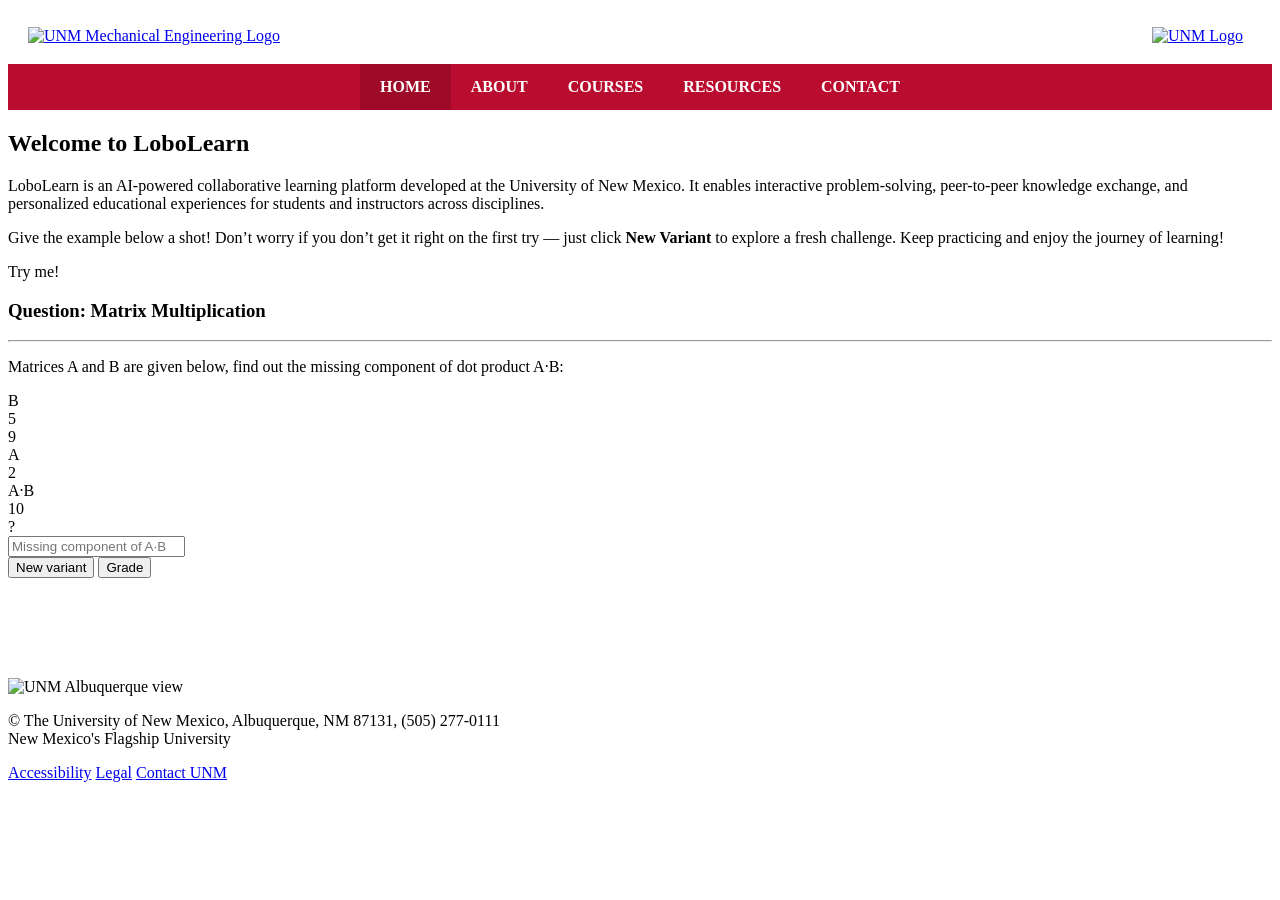
==== index.html @ 68162cd6 "updated logo" ====
<!DOCTYPE html>
<html lang="en">
  <head>
    <meta charset="UTF-8" />
    <meta name="viewport" content="width=device-width, initial-scale=1.0" />
    <title>LoboLearn</title>
    <meta
      name="description"
      content="An AI-powered platform for collaborative learning at UNM."
    />
    <link rel="icon" type="image/x-icon" href="unm_logo.ico" />
    <meta name="viewport" content="width=device-width, initial-scale=1.0" />
    <link rel="stylesheet" href="style.css" />
  </head>

  <body>
    <header>
      <div
            style="background-color: white; padding: 10px 20px; display: flex; justify-content: space-between; align-items: center;">
            <a href="index.html"><img src="logo_bold.png" alt="UNM Mechanical Engineering Logo" height="15"></a>
            <div class="unm-logo">
            <div style="display: flex; align-items: center;">
                <a target="_blank" href="https://www.unm.edu/"><img src="unm_logo_horizontal.png" alt="UNM Logo" height="28" style="padding: 9px;"></a>
            </div></div>
        </div>

      <nav
        style="
          background-color: #ba0c2f;
          display: flex;
          justify-content: center;
        "
      >
        <a
          href="index.html"
          style="
            color: white;
            padding: 14px 20px;
            text-decoration: none;
            font-weight: bold;
            background-color: rgba(0, 0, 0, 0.15);
          "
          >HOME</a
        >
        <a
          href="about.html"
          style="
            color: white;
            padding: 14px 20px;
            text-decoration: none;
            font-weight: bold;
          "
          >ABOUT</a
        >
        <a
          href="courses.html"
          style="
            color: white;
            padding: 14px 20px;
            text-decoration: none;
            font-weight: bold;
          "
          >COURSES</a
        >
        <a
          href="resources.html"
          style="
            color: white;
            padding: 14px 20px;
            text-decoration: none;
            font-weight: bold;
          "
          >RESOURCES</a
        >
        <a
          href="contact.html"
          style="
            color: white;
            padding: 14px 20px;
            text-decoration: none;
            font-weight: bold;
          "
          >CONTACT</a
        >
      </nav>
    </header>

    <main>
      <section class="intro">
        <h1 class="intro-title">
          Welcome to <span class="highlight">LoboLearn</span>
        </h1>
        <p class="intro-description">
          LoboLearn is an AI-powered collaborative learning platform developed
          at the University of New Mexico. It enables interactive
          problem-solving, peer-to-peer knowledge exchange, and personalized
          educational experiences for students and instructors across
          disciplines.
        </p>
        <p class="intro-description">
          Give the example below a shot! Don’t worry if you don’t get it right
          on the first try — just click
          <strong>New Variant</strong> to explore a fresh challenge. Keep
          practicing and enjoy the journey of learning!
        </p>
      </section>

      <section class="card" style="margin-top: 10px; margin-bottom: 100px">
        <div class="question-header">
          <span class="badge">Try me!</span>
          <h3>Question: Matrix Multiplication</h3>
        </div>
        <hr />
        <p class="question-desc">
          Matrices A and B are given below, find out the missing component of
          dot product A·B:
        </p>

        <!-- MATRIX LAYOUT SECTION -->
        <div class="matrix-outer">
          <!-- B matrix -->
          <div class="matrix-row">
            <div class="matrix-col-right">
              <div class="matrix-col">
                <span class="matrix-label">B</span>
                <div class="matrix-box">
                  <div class="matrix-cell" id="b0-value">5</div>
                  <div class="matrix-cell" id="b1-value">9</div>
                </div>
              </div>
            </div>
          </div>

          <!-- A and A·B matrices -->
          <!-- A and A·B matrices -->
          <div class="matrix-row">
            <!-- A -->
            <div class="matrix-col">
              <span class="matrix-label">A</span>
              <div class="matrix-box">
                <div class="matrix-cell" id="a-value">2</div>
              </div>
            </div>

            <!-- A·B -->
            <div class="matrix-col">
              <span class="matrix-label">A·B</span>
              <div class="matrix-box">
                <div class="matrix-cell" id="ab0-value">10</div>
                <div class="matrix-cell amber" id="ab1-value">?</div>
              </div>
            </div>
          </div>
        </div>

        <input
          id="answer-input"
          type="number"
          class="input-responsive"
          placeholder="Missing component of A·B"
        />
        <div id="result-text" class="result"></div>

        <div class="buttons">
          <button onclick="newVariant()">New variant</button>
          <button onclick="gradeAnswer()">Grade</button>
        </div>
      </section>
    </main>

    <footer>
      <div class="footer-top">
        <img src="footer-bg.jpg" height="150px" alt="UNM Albuquerque view" />
      </div>

      <div class="footer-bottom">
        <div class="footer-bottom-left">
          <p>
            © The University of New Mexico, Albuquerque, NM 87131, (505)
            277-0111<br />
            New Mexico's Flagship University
          </p>
        </div>
        <div class="footer-bottom-right">
          <a href="https://www.unm.edu/accessibility.html">Accessibility</a>
          <a href="https://www.unm.edu/legal.html">Legal</a>
          <a href="https://www.unm.edu/contactunm.html">Contact UNM</a>
        </div>
      </div>
    </footer>

    <script src="script.js"></script>
  </body>
</html>
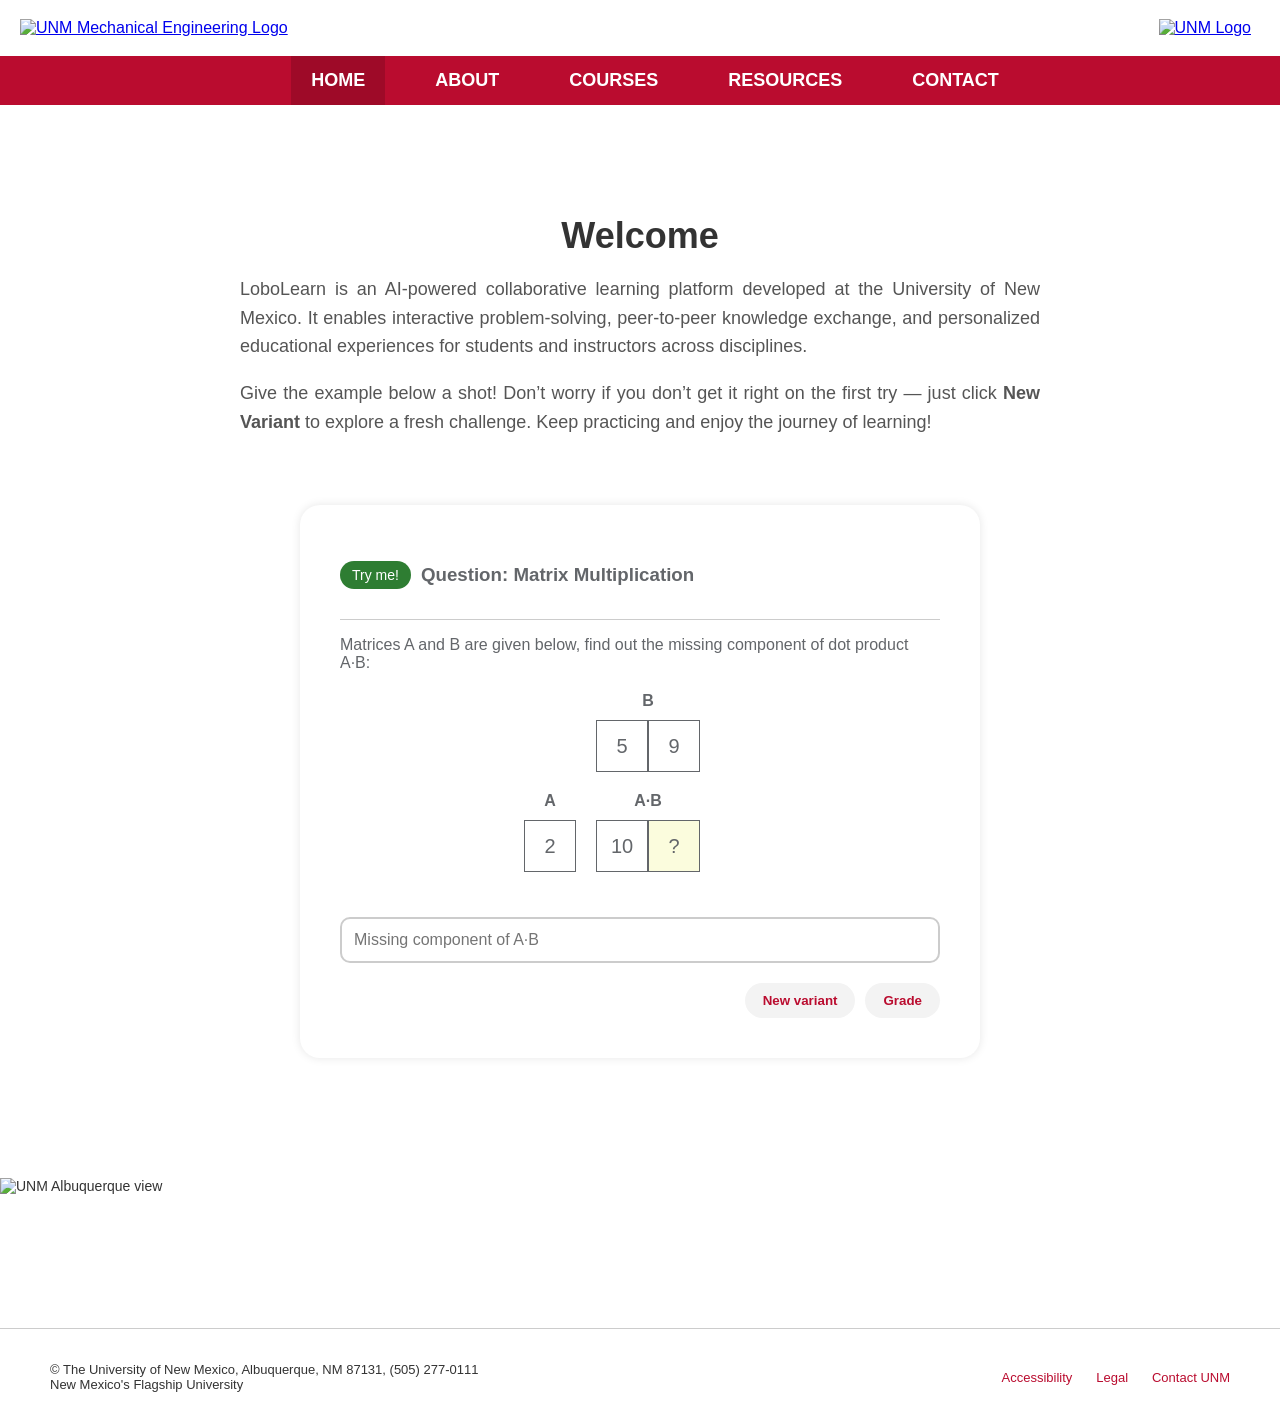
==== commit f25e5f8e: "updated titles on all pages" ====
--- a/index.html
+++ b/index.html
@@ -88,7 +88,7 @@
     <main>
       <section class="intro">
         <h1 class="intro-title">
-          Welcome to <span class="highlight">LoboLearn</span>
+          Welcome
         </h1>
         <p class="intro-description">
           LoboLearn is an AI-powered collaborative learning platform developed
--- a/style.css
+++ b/style.css
@@ -0,0 +1,423 @@
+body {
+    position: relative;
+    margin: 0;
+    font-family: Arial, sans-serif;
+    background-color: #ffffff;
+    color: #63666a;
+    display: flex;
+    flex-direction: column;
+    min-height: 100vh;
+    overflow-x: hidden;
+}
+
+body::before {
+    content: "";
+    position: absolute;
+    top: 0;
+    left: 0;
+    right: 0;
+    bottom: 0;
+    background-position: center;
+    opacity: 0.5;
+    z-index: -1;
+}
+
+/* header {
+    background: linear-gradient(to left, #ffffff 0%, #f3f3f3 100%);
+    padding: 20px;
+    border-radius: 10px;
+} */
+
+.nav-container {
+    display: flex;
+    justify-content: space-between;
+    align-items: center;
+}
+
+.logo {
+    font-size: 24px;
+    font-weight: bold;
+}
+
+.logo .red {
+    color: #ba0c2f;
+}
+
+nav a {
+    margin-left: 30px;
+    text-decoration: none;
+    color: #63666a;
+    font-size: 18px;
+}
+
+main {
+    flex: 1;
+    display: flex;
+    flex-direction: column;
+    align-items: center;
+    /* <-- added */
+    padding: 20px;
+    /* <-- added for vertical centering */
+}
+
+.tagline {
+    margin: 40px 0 20px 0;
+    font-size: 18px;
+}
+
+.card {
+    background-color: white;
+    border-radius: 20px;
+    padding: 40px;
+    width: 600px;
+    box-shadow: 0 0 10px rgba(0, 0, 0, 0.1);
+}
+
+.question-header {
+    display: flex;
+    align-items: center;
+    gap: 10px;
+}
+
+.badge {
+    background-color: #2e7d32;
+    color: white;
+    padding: 6px 12px;
+    border-radius: 15px;
+    font-size: 14px;
+}
+
+hr {
+    border: none;
+    border-top: 1px solid #ccc;
+    margin: 15px 0;
+}
+
+.question-desc {
+    font-size: 16px;
+    text-align: left;
+    margin-bottom: 20px;
+}
+
+/* Matrix Layout */
+.matrix-outer {
+    display: flex;
+    flex-direction: column;
+    align-items: flex-end;
+    gap: 20px;
+    width: 20%;
+    margin: 0 auto 30px auto;
+}
+
+.matrix-row {
+    display: flex;
+    flex-direction: row;
+    justify-content: flex-end;
+    gap: 20px;
+    align-items: flex-end;
+}
+
+.matrix-col-right {
+    display: flex;
+    align-items: center;
+    gap: 20px;
+}
+
+.matrix-col {
+    display: flex;
+    flex-direction: column;
+    align-items: center;
+    gap: 10px;
+}
+
+.matrix-label {
+    font-weight: bold;
+    color: #63666a;
+    font-size: 16px;
+}
+
+.matrix-box {
+    display: flex;
+    gap: 0;
+}
+
+.matrix-cell {
+    width: 50px;
+    height: 50px;
+    display: flex;
+    justify-content: center;
+    align-items: center;
+    border: 1px solid #63666a;
+    font-size: 20px;
+    color: #63666a;
+}
+
+.amber {
+    background-color: #fbfcdd;
+}
+
+/* Input and Result */
+input {
+    width: 100%;
+    padding: 12px;
+    margin-top: 15px;
+    margin-bottom: 10px;
+    border-radius: 10px;
+    border: 2px solid #ccc;
+    font-size: 16px;
+}
+
+.result {
+    font-weight: bold;
+    text-align: center;
+    margin-bottom: 10px;
+}
+
+/* Buttons */
+.buttons {
+    display: flex;
+    justify-content: flex-end;
+    gap: 10px;
+}
+
+button {
+    padding: 10px 18px;
+    border: none;
+    border-radius: 20px;
+    background-color: #f3f3f3;
+    color: #ba0c2f;
+    font-weight: bold;
+    cursor: pointer;
+}
+
+footer {
+    background-color: #fff;
+    font-size: 14px;
+    color: #333;
+}
+
+.footer-top img {
+    width: 100%;
+    max-height: 160px;
+    /* Controls vertical size */
+    object-fit: cover;
+    display: block;
+}
+
+.footer-content {
+    display: flex;
+    justify-content: space-between;
+    padding: 30px 50px;
+    flex-wrap: wrap;
+}
+
+.footer-col {
+    flex: 1;
+    min-width: 220px;
+    margin: 0 15px;
+}
+
+.footer-col h3 {
+    font-size: 16px;
+    font-weight: bold;
+    color: #444;
+    margin-bottom: 10px;
+}
+
+.footer-col a {
+    color: #ba0c2f;
+    text-decoration: none;
+}
+
+.footer-col .donate-button {
+    background-color: #ba0c2f;
+    color: white;
+    border: none;
+    padding: 10px 15px;
+    border-radius: 5px;
+    font-weight: bold;
+    font-size: 14px;
+    cursor: pointer;
+    text-align: center;
+    width: 220px;
+}
+
+.footer-bottom {
+    display: flex;
+    justify-content: space-between;
+    align-items: center;
+    padding: 20px 50px;
+    border-top: 1px solid #ccc;
+    flex-wrap: wrap;
+}
+
+.footer-links {
+    margin-top: 10px;
+}
+
+.footer-links a {
+    color: #ba0c2f;
+    margin: 0 8px;
+    text-decoration: none;
+}
+
+.footer-bottom-left {
+    color: #333;
+    font-size: 13px;
+}
+
+.footer-bottom-right a {
+    color: #ba0c2f;
+    margin-left: 20px;
+    font-size: 13px;
+    text-decoration: none;
+}
+
+.footer-bottom-right a:first-child {
+    margin-left: 0;
+}
+
+.intro {
+    text-align: center;
+    margin: 60px auto 40px auto;
+    max-width: 800px;
+    padding: 0 20px;
+}
+
+.intro-title {
+    font-size: 36px;
+    margin-bottom: 15px;
+    font-weight: bold;
+    color: #333;
+}
+
+.intro-title .highlight {
+    color: #ba0c2f;
+}
+
+.intro-description {
+    font-size: 18px;
+    color: #555;
+    line-height: 1.6;
+    text-align: justify;
+}
+
+.input-responsive {
+    width: 572px;
+}
+
+
+@media (max-width: 768px) {
+    header div {
+        flex-direction: column;
+        align-items: flex-start !important;
+    }
+
+    nav {
+        flex-direction: column;
+        align-items: center;
+    }
+
+    nav a {
+        padding: 10px 0;
+        font-size: 16px;
+        display: block;
+        text-align: center;
+    }
+
+    .intro-title {
+        font-size: 28px;
+    }
+
+    .intro-description {
+        font-size: 16px;
+    }
+
+    .card {
+        width: 90%;
+        padding: 20px;
+    }
+
+    .matrix-outer {
+        width: 100%;
+        align-items: center;
+    }
+
+    input {
+        width: 100% !important;
+    }
+
+    .buttons {
+        flex-direction: column;
+        align-items: stretch;
+    }
+
+    button {
+        width: 100%;
+        margin-bottom: 10px;
+    }
+
+    .footer-content {
+        flex-direction: column;
+        padding: 20px;
+    }
+
+    .footer-col {
+        margin-bottom: 30px;
+        width: 100%;
+    }
+
+    .footer-bottom {
+        flex-direction: column;
+        text-align: center;
+    }
+
+    .footer-bottom-right {
+        margin-top: 10px;
+    }
+
+    .badge {
+        display: none;
+    }
+
+    .input-responsive {
+        width: 100%;
+        padding: 12px;
+        margin-top: 15px;
+        margin-bottom: 10px;
+        border-radius: 10px;
+        border: 2px solid #ccc;
+        font-size: 16px;
+        box-sizing: border-box;
+    }
+}
+
+.course-card {
+  display: flex;
+  align-items: center;
+  gap: 30px;
+  margin-bottom: 30px;
+}
+
+.course-logo {
+  width: 120px;
+  height: 120px;
+}
+
+/* Media query for mobile */
+@media (max-width: 768px) {
+  .course-card {
+    flex-direction: column;
+    align-items: center;
+  }
+
+  .course-logo {
+    margin-bottom: 15px;
+  }
+}
+
+@media (max-width: 500px) {
+  .unm-logo {
+    display: none !important;
+  }
+}
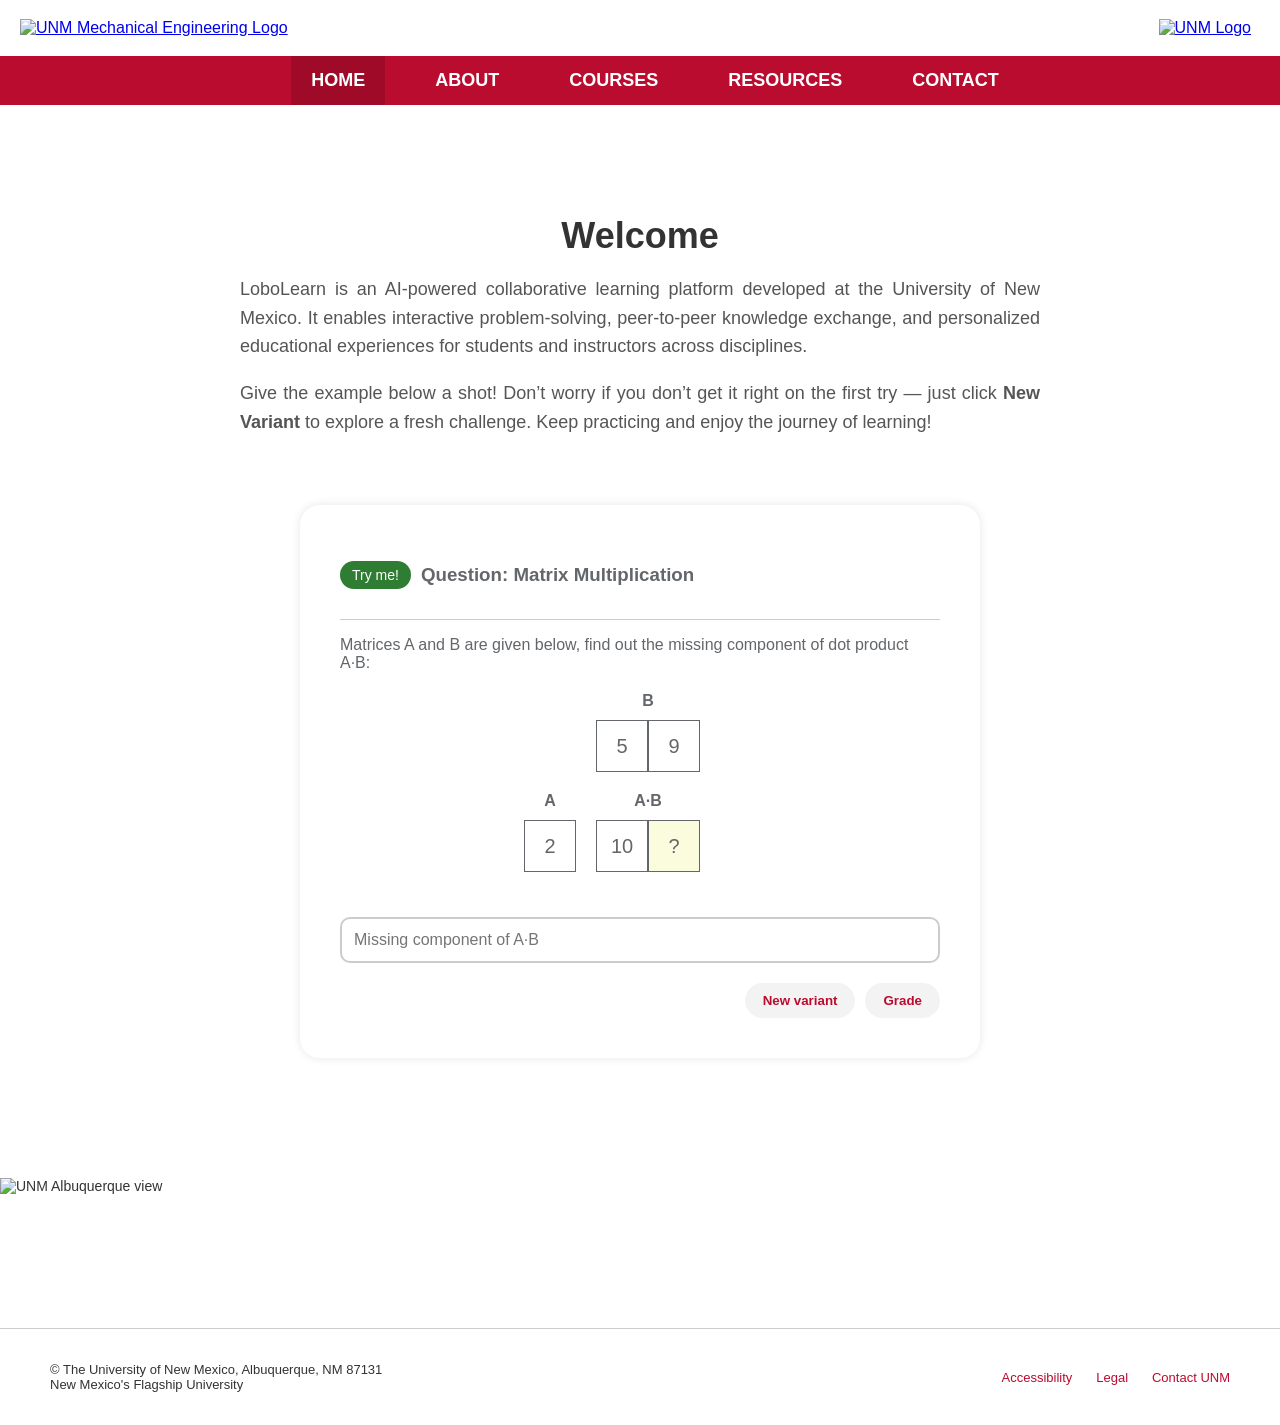
==== commit 1881e164: "removed phone number from footer" ====
--- a/index.html
+++ b/index.html
@@ -176,8 +176,7 @@
       <div class="footer-bottom">
         <div class="footer-bottom-left">
           <p>
-            © The University of New Mexico, Albuquerque, NM 87131, (505)
-            277-0111<br />
+            © The University of New Mexico, Albuquerque, NM 87131<br />
             New Mexico's Flagship University
           </p>
         </div>
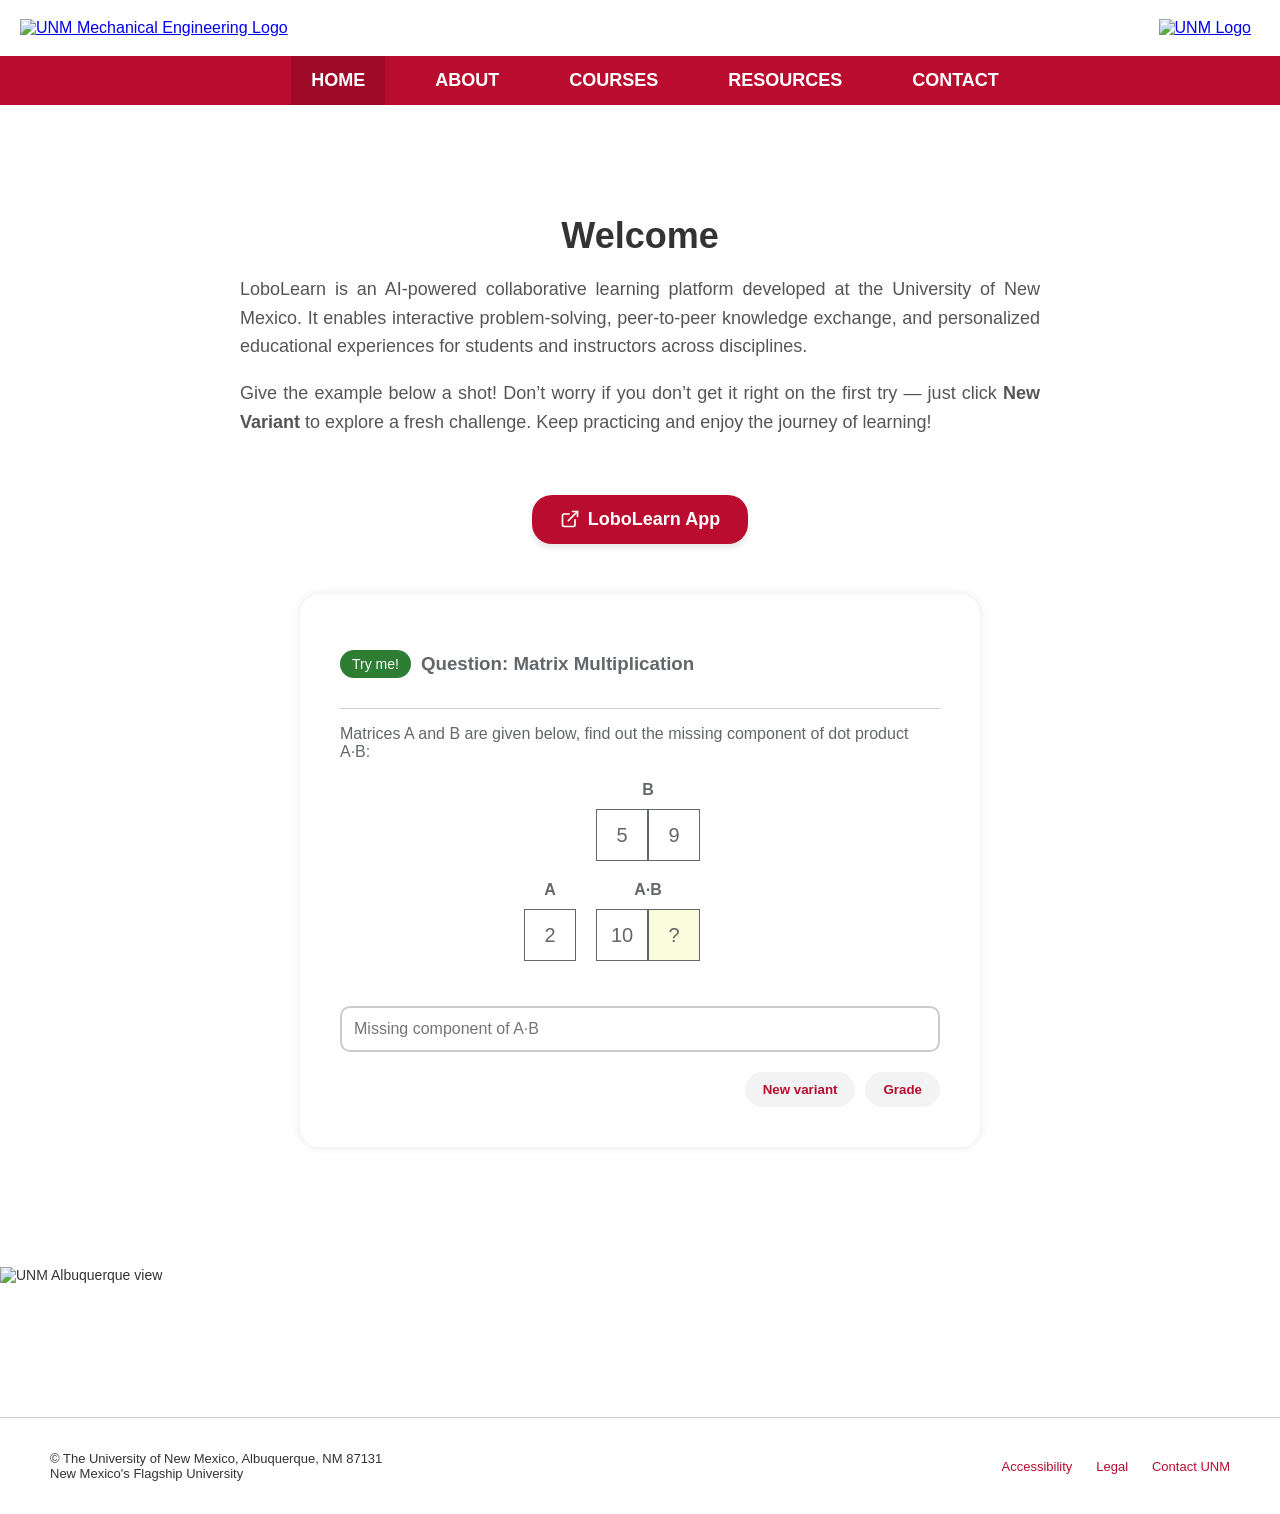
==== commit 6874e58f: "updated resources and index pages" ====
--- a/index.html
+++ b/index.html
@@ -105,6 +105,20 @@
         </p>
       </section>
 
+      <div style="text-align: center; margin-top: 0; margin-bottom: 40px;">
+        <a href="https://lobolearnapp.unm.edu" target="_blank" rel="noopener noreferrer"
+           style="background-color: #ba0c2f; color: white; padding: 14px 28px; text-decoration: none; font-size: 18px; font-weight: bold; border-radius: 20px; display: inline-flex; align-items: center; gap: 8px; box-shadow: 0 4px 6px rgba(0,0,0,0.1);">
+          
+          <svg xmlns="http://www.w3.org/2000/svg" width="20" height="20" viewBox="0 0 24 24" fill="none" stroke="currentColor" stroke-width="2" stroke-linecap="round" stroke-linejoin="round">
+            <path d="M18 13v6a2 2 0 0 1-2 2H5a2 2 0 0 1-2-2V8a2 2 0 0 1 2-2h6"></path>
+            <polyline points="15 3 21 3 21 9"></polyline>
+            <line x1="10" y1="14" x2="21" y2="3"></line>
+          </svg>
+
+          LoboLearn App
+        </a>
+      </div>
+
       <section class="card" style="margin-top: 10px; margin-bottom: 100px">
         <div class="question-header">
           <span class="badge">Try me!</span>
